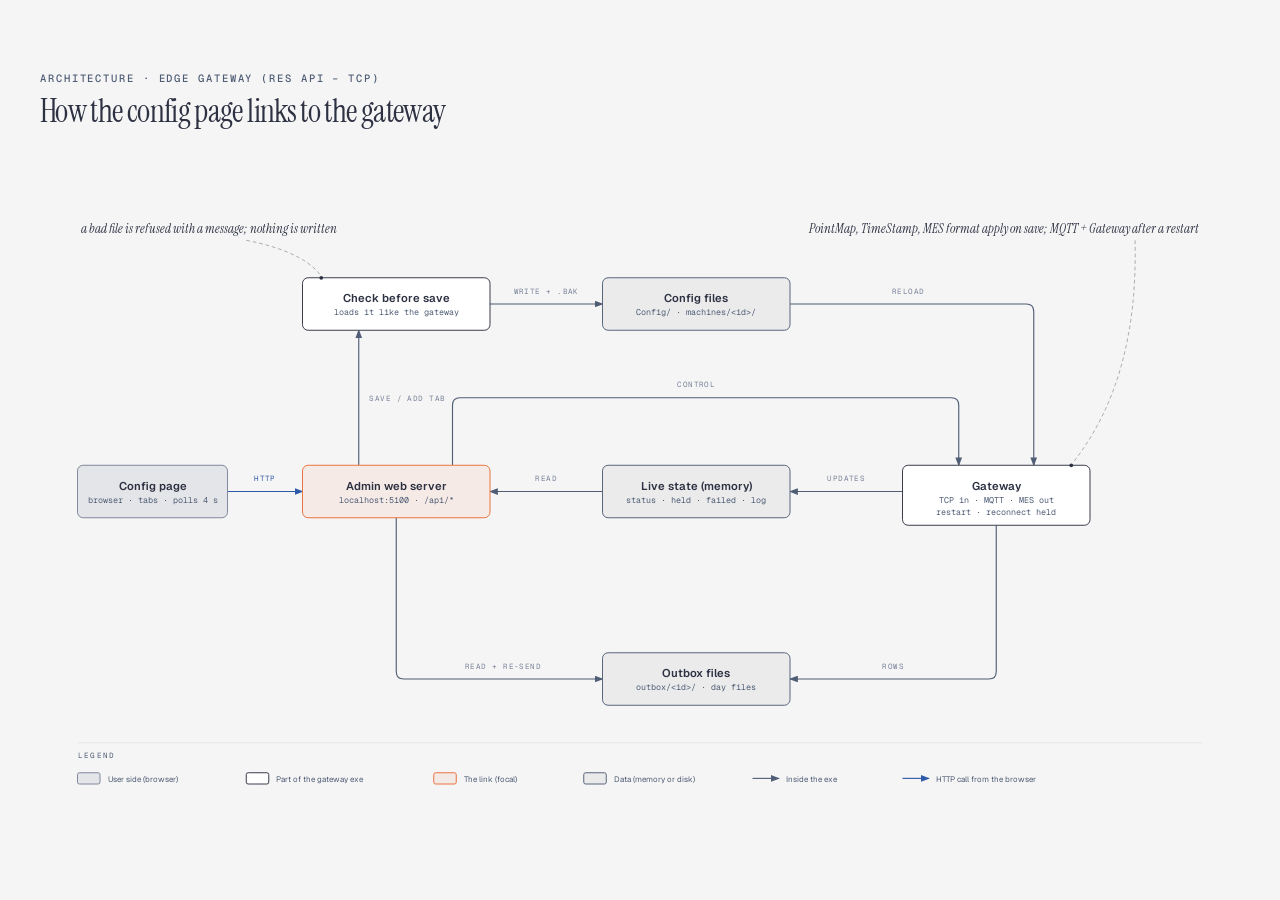
==== docs/config-page-architecture.html @ b37f81bc "Per-machine tabs, message_id + ack, holds, MES format, MES failures - message_id required: repeats w" ====
<!DOCTYPE html>
<html lang="en">
<head>
  <meta charset="UTF-8">
  <meta name="viewport" content="width=device-width, initial-scale=1.0">
  <title>Config Page Architecture</title>
  <link href="https://fonts.googleapis.com/css2?family=Instrument+Serif:ital@0;1&family=Geist:wght@400;500;600&family=Geist+Mono:wght@400;500;600&family=Noto+Serif:ital@0;1&family=Noto+Sans+KR:wght@400;500;600&family=Noto+Serif+KR:wght@400&family=Noto+Sans+TC:wght@400;500;600&family=Noto+Serif+TC:wght@400&display=swap" rel="stylesheet">
  <style>
    *, *::before, *::after { box-sizing: border-box; margin: 0; padding: 0; }
    :root {
      --color-paper:   #f5f5f5;   /* white-smoke */
      --color-ink:     #2d3142;   /* jet-black */
      --color-muted:   #4f5d75;   /* blue-slate */
      --color-accent:  #eb6c36;   /* atomic-tangerine */
      --font-sans:     'Geist', system-ui, sans-serif;
      --font-serif:    'Instrument Serif', 'Noto Serif', 'Noto Serif KR', serif;
      --font-mono:     'Geist Mono', ui-monospace, monospace;
    }

    body {
      font-family: var(--font-sans);
      background: var(--color-paper);
      color: var(--color-ink);
      min-height: 100vh;
      display: flex;
      align-items: center;
      justify-content: center;
      padding: 3rem 2rem;
    }

    .frame { max-width: 1200px; width: 100%; }

    .eyebrow {
      font-family: var(--font-mono);
      font-size: 0.66rem;
      font-weight: 500;
      letter-spacing: 0.18em;
      text-transform: uppercase;
      color: var(--color-muted);
      margin-bottom: 0.5rem;
    }

    h1 {
      font-family: var(--font-serif);
      font-size: clamp(1.5rem, 2.4vw + 0.75rem, 2rem);
      font-weight: 400;
      letter-spacing: -0.02em;
      line-height: 1.15;
      color: var(--color-ink);
      margin-bottom: 1.5rem;
    }

    svg { width: 100%; min-width: 900px; display: block; }
  </style>
</head>
<body>
  <div class="frame">
    <p class="eyebrow">Architecture · Edge Gateway (RES API – TCP)</p>
    <h1>How the config page links to the gateway</h1>

    <svg viewBox="0 0 1280 720" xmlns="http://www.w3.org/2000/svg" role="img" aria-labelledby="config-page-architecture-title config-page-architecture-desc">
      <title id="config-page-architecture-title">How the config page links to the gateway</title>
      <desc id="config-page-architecture-desc">Architecture diagram showing the browser config page calling the admin web server, which checks and saves the shared and per-machine config files, registers machine tabs, restarts the gateway or reconnects held adapters, reads its live state, and reads the outbox files and re-sends or discards failed messages.</desc>
      <defs>
        <marker id="arrow" markerWidth="8" markerHeight="6" refX="7" refY="3" orient="auto"><polygon points="0 0, 8 3, 0 6" fill="#4f5d75"/></marker>
        <marker id="arrow-accent" markerWidth="8" markerHeight="6" refX="7" refY="3" orient="auto"><polygon points="0 0, 8 3, 0 6" fill="#eb6c36"/></marker>
        <marker id="arrow-link" markerWidth="8" markerHeight="6" refX="7" refY="3" orient="auto"><polygon points="0 0, 8 3, 0 6" fill="#2e5aa8"/></marker>
      </defs>

      <rect width="100%" height="100%" fill="#f5f5f5"/>

      <!-- ============ Arrows (drawn first, behind nodes) ============ -->
      <!-- 1. Config page -> Admin web server (HTTP) -->
      <line x1="200" y1="360" x2="280" y2="360" stroke="#2e5aa8" stroke-width="1.2" marker-end="url(#arrow-link)"/>
      <!-- 2. Admin -> Check before save (up) -->
      <line x1="340" y1="332" x2="340" y2="188" stroke="#4f5d75" stroke-width="1.2" marker-end="url(#arrow)"/>
      <!-- 3. Check before save -> Config files -->
      <line x1="480" y1="160" x2="600" y2="160" stroke="#4f5d75" stroke-width="1.2" marker-end="url(#arrow)"/>
      <!-- 4. Config files -> Gateway (reload; right then down, r=8) -->
      <path d="M 800 160 H 1052 Q 1060 160 1060 168 V 332" fill="none" stroke="#4f5d75" stroke-width="1.2" marker-end="url(#arrow)"/>
      <!-- 5. Admin -> Gateway (restart; up, right, down, r=8) -->
      <path d="M 440 332 V 268 Q 440 260 448 260 H 972 Q 980 260 980 268 V 332" fill="none" stroke="#4f5d75" stroke-width="1.2" marker-end="url(#arrow)"/>
      <!-- 6. Gateway -> Live state -->
      <line x1="920" y1="360" x2="800" y2="360" stroke="#4f5d75" stroke-width="1.2" marker-end="url(#arrow)"/>
      <!-- 7. Live state -> Admin -->
      <line x1="600" y1="360" x2="480" y2="360" stroke="#4f5d75" stroke-width="1.2" marker-end="url(#arrow)"/>
      <!-- 8. Gateway -> Outbox files (down, then left, r=8) -->
      <path d="M 1020 396 V 552 Q 1020 560 1012 560 H 800" fill="none" stroke="#4f5d75" stroke-width="1.2" marker-end="url(#arrow)"/>
      <!-- 9. Admin -> Outbox files (down, then right, r=8): read rows, re-send / discard failed -->
      <path d="M 380 388 V 552 Q 380 560 388 560 H 600" fill="none" stroke="#4f5d75" stroke-width="1.2" marker-end="url(#arrow)"/>

      <!-- ============ Arrow labels (mask 8px from the line) ============ -->
      <rect x="224" y="340" width="32" height="12" rx="2" fill="#f5f5f5"/>
      <text x="240" y="349" fill="#2e5aa8" font-size="8" font-family="'Geist Mono', monospace" text-anchor="middle" letter-spacing="0.06em">HTTP</text>

      <rect x="350" y="254" width="84" height="12" rx="2" fill="#f5f5f5"/>
      <text x="392" y="263" fill="#7a8399" font-size="8" font-family="'Geist Mono', monospace" text-anchor="middle" letter-spacing="0.06em">SAVE / ADD TAB</text>

      <rect x="506" y="140" width="68" height="12" rx="2" fill="#f5f5f5"/>
      <text x="540" y="149" fill="#7a8399" font-size="8" font-family="'Geist Mono', monospace" text-anchor="middle" letter-spacing="0.06em">WRITE + .BAK</text>

      <rect x="906" y="140" width="40" height="12" rx="2" fill="#f5f5f5"/>
      <text x="926" y="149" fill="#7a8399" font-size="8" font-family="'Geist Mono', monospace" text-anchor="middle" letter-spacing="0.06em">RELOAD</text>

      <rect x="678" y="240" width="44" height="12" rx="2" fill="#f5f5f5"/>
      <text x="700" y="249" fill="#7a8399" font-size="8" font-family="'Geist Mono', monospace" text-anchor="middle" letter-spacing="0.06em">CONTROL</text>

      <rect x="838" y="340" width="44" height="12" rx="2" fill="#f5f5f5"/>
      <text x="860" y="349" fill="#7a8399" font-size="8" font-family="'Geist Mono', monospace" text-anchor="middle" letter-spacing="0.06em">UPDATES</text>

      <rect x="526" y="340" width="28" height="12" rx="2" fill="#f5f5f5"/>
      <text x="540" y="349" fill="#7a8399" font-size="8" font-family="'Geist Mono', monospace" text-anchor="middle" letter-spacing="0.06em">READ</text>

      <rect x="894" y="540" width="32" height="12" rx="2" fill="#f5f5f5"/>
      <text x="910" y="549" fill="#7a8399" font-size="8" font-family="'Geist Mono', monospace" text-anchor="middle" letter-spacing="0.06em">ROWS</text>

      <rect x="452" y="540" width="84" height="12" rx="2" fill="#f5f5f5"/>
      <text x="494" y="549" fill="#7a8399" font-size="8" font-family="'Geist Mono', monospace" text-anchor="middle" letter-spacing="0.06em">READ + RE-SEND</text>

      <!-- ============ Nodes ============ -->
      <!-- Input: Config page (browser) -->
      <rect x="40" y="332" width="160" height="56" rx="6" fill="#f5f5f5"/>
      <rect x="40" y="332" width="160" height="56" rx="6" fill="rgba(79,93,117,0.10)" stroke="#7a8399" stroke-width="1"/>
      <text x="120" y="358" fill="#2d3142" font-size="12" font-weight="600" font-family="'Geist', sans-serif" text-anchor="middle">Config page</text>
      <text x="120" y="372" fill="#4f5d75" font-size="9" font-family="'Geist Mono', monospace" text-anchor="middle">browser · tabs · polls 4 s</text>

      <!-- Focal: Admin web server -->
      <rect x="280" y="332" width="200" height="56" rx="6" fill="#f5f5f5"/>
      <rect x="280" y="332" width="200" height="56" rx="6" fill="rgba(235,108,54,0.08)" stroke="#eb6c36" stroke-width="1"/>
      <text x="380" y="358" fill="#2d3142" font-size="12" font-weight="600" font-family="'Geist', sans-serif" text-anchor="middle">Admin web server</text>
      <text x="380" y="372" fill="#4f5d75" font-size="9" font-family="'Geist Mono', monospace" text-anchor="middle">localhost:5100 · /api/*</text>

      <!-- Step: Check before save -->
      <rect x="280" y="132" width="200" height="56" rx="6" fill="#f5f5f5"/>
      <rect x="280" y="132" width="200" height="56" rx="6" fill="#ffffff" stroke="#2d3142" stroke-width="1"/>
      <text x="380" y="158" fill="#2d3142" font-size="12" font-weight="600" font-family="'Geist', sans-serif" text-anchor="middle">Check before save</text>
      <text x="380" y="172" fill="#4f5d75" font-size="9" font-family="'Geist Mono', monospace" text-anchor="middle">loads it like the gateway</text>

      <!-- Store: Config files (disk) -->
      <rect x="600" y="132" width="200" height="56" rx="6" fill="#f5f5f5"/>
      <rect x="600" y="132" width="200" height="56" rx="6" fill="rgba(45,49,66,0.05)" stroke="#4f5d75" stroke-width="1"/>
      <text x="700" y="158" fill="#2d3142" font-size="12" font-weight="600" font-family="'Geist', sans-serif" text-anchor="middle">Config files</text>
      <text x="700" y="172" fill="#4f5d75" font-size="9" font-family="'Geist Mono', monospace" text-anchor="middle">Config/ · machines/&lt;id&gt;/</text>

      <!-- Store: Live state (memory) -->
      <rect x="600" y="332" width="200" height="56" rx="6" fill="#f5f5f5"/>
      <rect x="600" y="332" width="200" height="56" rx="6" fill="rgba(45,49,66,0.05)" stroke="#4f5d75" stroke-width="1"/>
      <text x="700" y="358" fill="#2d3142" font-size="12" font-weight="600" font-family="'Geist', sans-serif" text-anchor="middle">Live state (memory)</text>
      <text x="700" y="372" fill="#4f5d75" font-size="9" font-family="'Geist Mono', monospace" text-anchor="middle">status · held · failed · log</text>

      <!-- Store: Outbox files (disk) -->
      <rect x="600" y="532" width="200" height="56" rx="6" fill="#f5f5f5"/>
      <rect x="600" y="532" width="200" height="56" rx="6" fill="rgba(45,49,66,0.05)" stroke="#4f5d75" stroke-width="1"/>
      <text x="700" y="558" fill="#2d3142" font-size="12" font-weight="600" font-family="'Geist', sans-serif" text-anchor="middle">Outbox files</text>
      <text x="700" y="572" fill="#4f5d75" font-size="9" font-family="'Geist Mono', monospace" text-anchor="middle">outbox/&lt;id&gt;/ · day files</text>

      <!-- Backend: Gateway -->
      <rect x="920" y="332" width="200" height="64" rx="6" fill="#f5f5f5"/>
      <rect x="920" y="332" width="200" height="64" rx="6" fill="#ffffff" stroke="#2d3142" stroke-width="1"/>
      <text x="1020" y="358" fill="#2d3142" font-size="12" font-weight="600" font-family="'Geist', sans-serif" text-anchor="middle">Gateway</text>
      <text x="1020" y="372" fill="#4f5d75" font-size="9" font-family="'Geist Mono', monospace" text-anchor="middle">TCP in · MQTT · MES out</text>
      <text x="1020" y="385" fill="#4f5d75" font-size="9" font-family="'Geist Mono', monospace" text-anchor="middle">restart · reconnect held</text>

      <!-- ============ Callouts (margin, drawn last) ============ -->
      <text x="44" y="84" fill="#2d3142" font-size="14" font-style="italic" font-family="'Instrument Serif', serif">a bad file is refused with a message; nothing is written</text>
      <path d="M 220 92 Q 280 104 299 129" fill="none" stroke="rgba(45,49,66,0.40)" stroke-width="1" stroke-dasharray="4,3"/>
      <circle cx="300" cy="132" r="2" fill="#2d3142"/>

      <text x="1236" y="84" fill="#2d3142" font-size="14" font-style="italic" font-family="'Instrument Serif', serif" text-anchor="end">PointMap, TimeStamp, MES format apply on save; MQTT + Gateway after a restart</text>
      <path d="M 1168 92 Q 1172 240 1102 329" fill="none" stroke="rgba(45,49,66,0.40)" stroke-width="1" stroke-dasharray="4,3"/>
      <circle cx="1100" cy="332" r="2" fill="#2d3142"/>

      <!-- ============ Legend (bottom strip) ============ -->
      <line x1="40" y1="628" x2="1240" y2="628" stroke="rgba(45,49,66,0.10)" stroke-width="0.8"/>
      <text x="40" y="644" fill="#4f5d75" font-size="8" font-family="'Geist Mono', monospace" letter-spacing="0.18em">LEGEND</text>

      <rect x="40" y="660" width="24" height="12" rx="2" fill="rgba(79,93,117,0.10)" stroke="#7a8399" stroke-width="1"/>
      <text x="72" y="670" fill="#4f5d75" font-size="8.5" font-family="'Geist', sans-serif">User side (browser)</text>

      <rect x="220" y="660" width="24" height="12" rx="2" fill="#ffffff" stroke="#2d3142" stroke-width="1"/>
      <text x="252" y="670" fill="#4f5d75" font-size="8.5" font-family="'Geist', sans-serif">Part of the gateway exe</text>

      <rect x="420" y="660" width="24" height="12" rx="2" fill="rgba(235,108,54,0.08)" stroke="#eb6c36" stroke-width="1"/>
      <text x="452" y="670" fill="#4f5d75" font-size="8.5" font-family="'Geist', sans-serif">The link (focal)</text>

      <rect x="580" y="660" width="24" height="12" rx="2" fill="rgba(45,49,66,0.05)" stroke="#4f5d75" stroke-width="1"/>
      <text x="612" y="670" fill="#4f5d75" font-size="8.5" font-family="'Geist', sans-serif">Data (memory or disk)</text>

      <line x1="760" y1="666" x2="788" y2="666" stroke="#4f5d75" stroke-width="1.2" marker-end="url(#arrow)"/>
      <text x="796" y="670" fill="#4f5d75" font-size="8.5" font-family="'Geist', sans-serif">Inside the exe</text>

      <line x1="920" y1="666" x2="948" y2="666" stroke="#2e5aa8" stroke-width="1.2" marker-end="url(#arrow-link)"/>
      <text x="956" y="670" fill="#4f5d75" font-size="8.5" font-family="'Geist', sans-serif">HTTP call from the browser</text>
    </svg>
  </div>
</body>
</html>
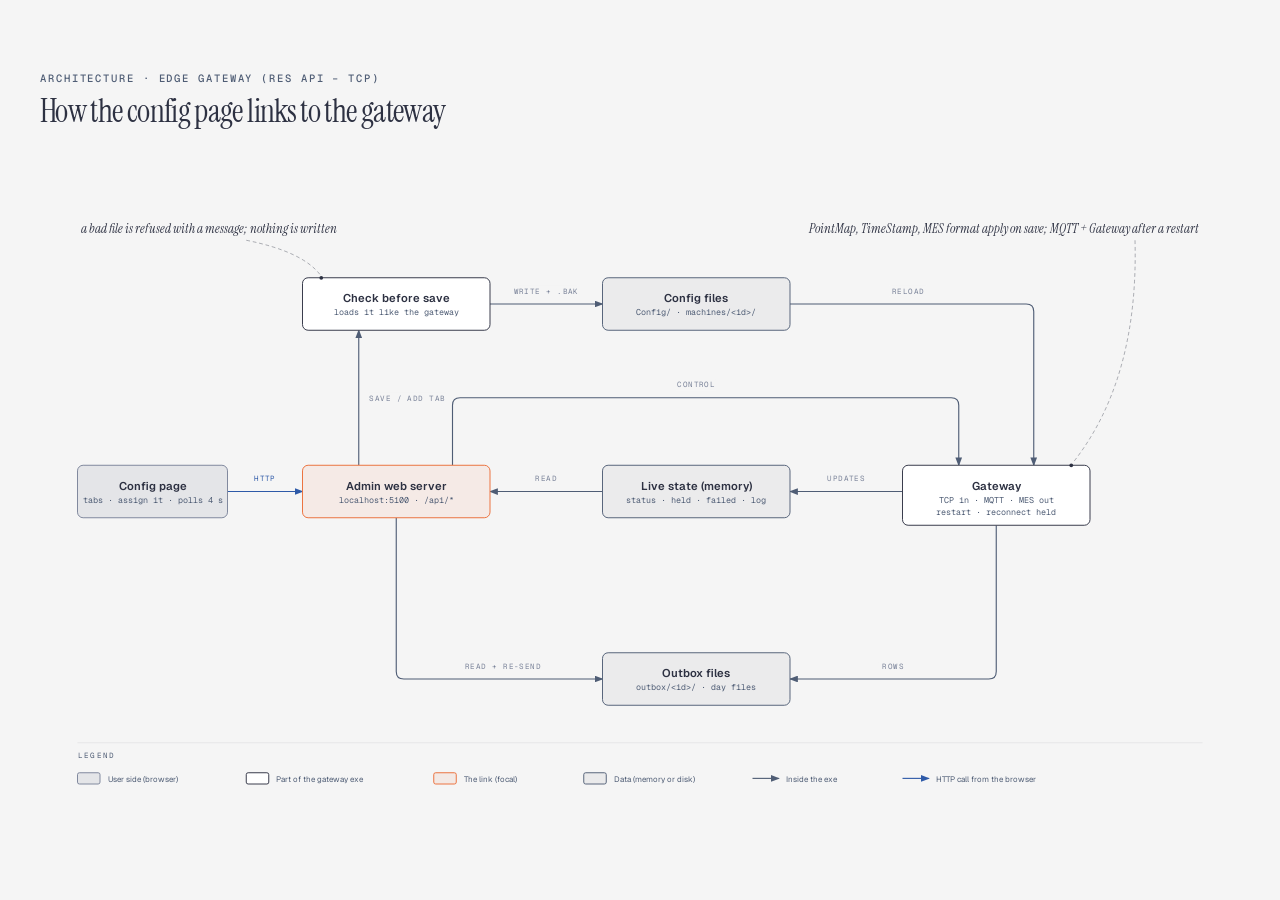
==== commit 17bed8b0: "Config page "assign it" for extra fields; diagrams updated - PointMap extra fields of a MES group: "" ====
--- a/docs/config-page-architecture.html
+++ b/docs/config-page-architecture.html
@@ -60,7 +60,7 @@
 
     <svg viewBox="0 0 1280 720" xmlns="http://www.w3.org/2000/svg" role="img" aria-labelledby="config-page-architecture-title config-page-architecture-desc">
       <title id="config-page-architecture-title">How the config page links to the gateway</title>
-      <desc id="config-page-architecture-desc">Architecture diagram showing the browser config page calling the admin web server, which checks and saves the shared and per-machine config files, registers machine tabs, restarts the gateway or reconnects held adapters, reads its live state, and reads the outbox files and re-sends or discards failed messages.</desc>
+      <desc id="config-page-architecture-desc">Architecture diagram showing the browser config page calling the admin web server, which checks and saves the shared and per-machine config files (including extra tags assigned to MES fields, combined with +), registers machine tabs, restarts the gateway or reconnects held adapters, reads its live state, and reads the outbox files and re-sends or discards failed messages.</desc>
       <defs>
         <marker id="arrow" markerWidth="8" markerHeight="6" refX="7" refY="3" orient="auto"><polygon points="0 0, 8 3, 0 6" fill="#4f5d75"/></marker>
         <marker id="arrow-accent" markerWidth="8" markerHeight="6" refX="7" refY="3" orient="auto"><polygon points="0 0, 8 3, 0 6" fill="#eb6c36"/></marker>
@@ -122,7 +122,7 @@
       <rect x="40" y="332" width="160" height="56" rx="6" fill="#f5f5f5"/>
       <rect x="40" y="332" width="160" height="56" rx="6" fill="rgba(79,93,117,0.10)" stroke="#7a8399" stroke-width="1"/>
       <text x="120" y="358" fill="#2d3142" font-size="12" font-weight="600" font-family="'Geist', sans-serif" text-anchor="middle">Config page</text>
-      <text x="120" y="372" fill="#4f5d75" font-size="9" font-family="'Geist Mono', monospace" text-anchor="middle">browser · tabs · polls 4 s</text>
+      <text x="120" y="372" fill="#4f5d75" font-size="9" font-family="'Geist Mono', monospace" text-anchor="middle">tabs · assign it · polls 4 s</text>
 
       <!-- Focal: Admin web server -->
       <rect x="280" y="332" width="200" height="56" rx="6" fill="#f5f5f5"/>
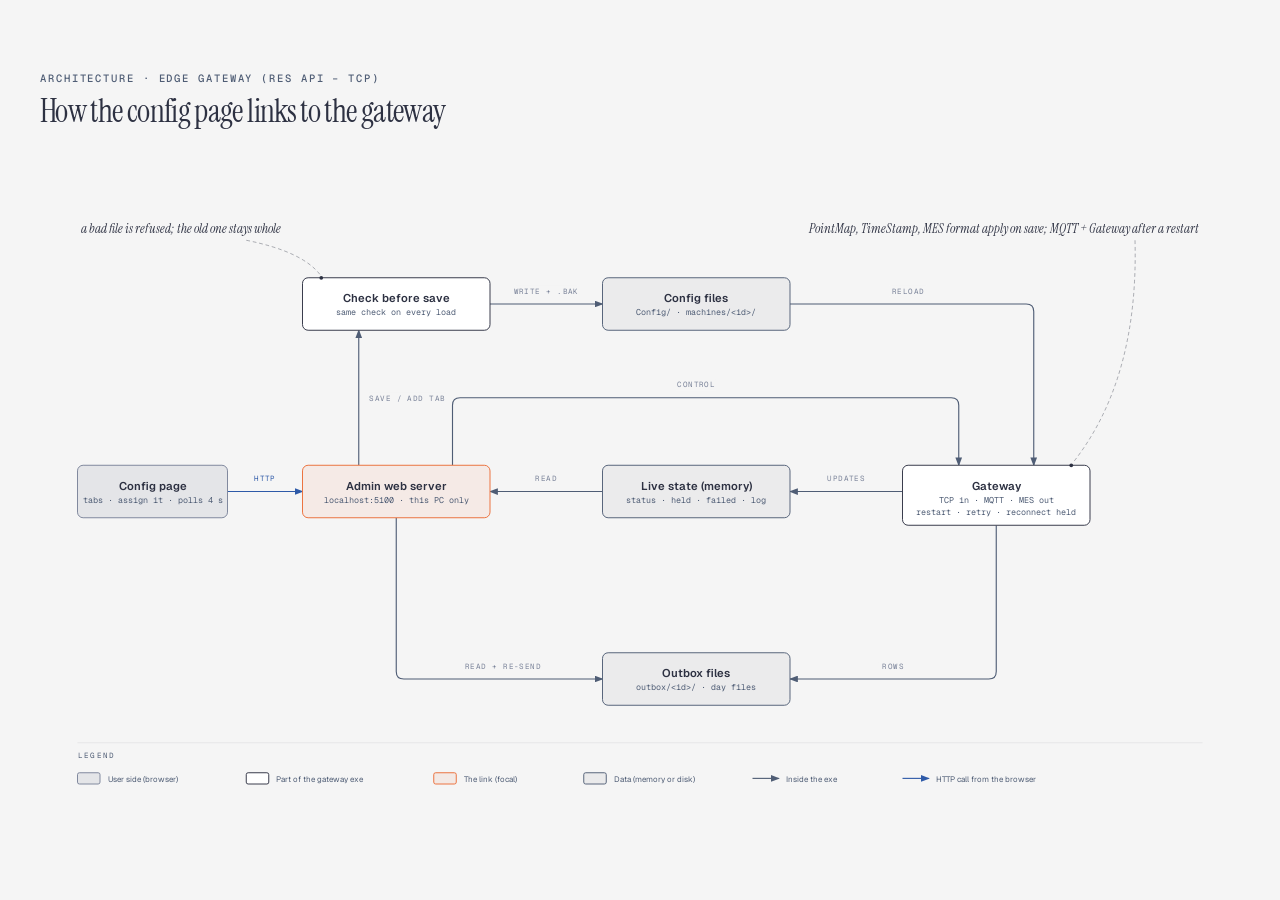
==== commit 4957f6fe: "README: short guide instead of the change log; diagrams updated to the current gateway - README.txt " ====
--- a/docs/config-page-architecture.html
+++ b/docs/config-page-architecture.html
@@ -60,7 +60,7 @@
 
     <svg viewBox="0 0 1280 720" xmlns="http://www.w3.org/2000/svg" role="img" aria-labelledby="config-page-architecture-title config-page-architecture-desc">
       <title id="config-page-architecture-title">How the config page links to the gateway</title>
-      <desc id="config-page-architecture-desc">Architecture diagram showing the browser config page calling the admin web server, which checks and saves the shared and per-machine config files (including extra tags assigned to MES fields, combined with +), registers machine tabs, restarts the gateway or reconnects held adapters, reads its live state, and reads the outbox files and re-sends or discards failed messages.</desc>
+      <desc id="config-page-architecture-desc">Architecture diagram showing the browser config page on the gateway PC calling the admin web server (this PC only, changes as JSON), which checks and saves the shared and per-machine config files (including extra tags assigned to MES fields, combined with +), registers machine tabs, restarts the gateway or reconnects held adapters, reads its live state, and reads the outbox files and re-sends or discards failed messages.</desc>
       <defs>
         <marker id="arrow" markerWidth="8" markerHeight="6" refX="7" refY="3" orient="auto"><polygon points="0 0, 8 3, 0 6" fill="#4f5d75"/></marker>
         <marker id="arrow-accent" markerWidth="8" markerHeight="6" refX="7" refY="3" orient="auto"><polygon points="0 0, 8 3, 0 6" fill="#eb6c36"/></marker>
@@ -128,13 +128,13 @@
       <rect x="280" y="332" width="200" height="56" rx="6" fill="#f5f5f5"/>
       <rect x="280" y="332" width="200" height="56" rx="6" fill="rgba(235,108,54,0.08)" stroke="#eb6c36" stroke-width="1"/>
       <text x="380" y="358" fill="#2d3142" font-size="12" font-weight="600" font-family="'Geist', sans-serif" text-anchor="middle">Admin web server</text>
-      <text x="380" y="372" fill="#4f5d75" font-size="9" font-family="'Geist Mono', monospace" text-anchor="middle">localhost:5100 · /api/*</text>
+      <text x="380" y="372" fill="#4f5d75" font-size="9" font-family="'Geist Mono', monospace" text-anchor="middle">localhost:5100 · this PC only</text>
 
       <!-- Step: Check before save -->
       <rect x="280" y="132" width="200" height="56" rx="6" fill="#f5f5f5"/>
       <rect x="280" y="132" width="200" height="56" rx="6" fill="#ffffff" stroke="#2d3142" stroke-width="1"/>
       <text x="380" y="158" fill="#2d3142" font-size="12" font-weight="600" font-family="'Geist', sans-serif" text-anchor="middle">Check before save</text>
-      <text x="380" y="172" fill="#4f5d75" font-size="9" font-family="'Geist Mono', monospace" text-anchor="middle">loads it like the gateway</text>
+      <text x="380" y="172" fill="#4f5d75" font-size="9" font-family="'Geist Mono', monospace" text-anchor="middle">same check on every load</text>
 
       <!-- Store: Config files (disk) -->
       <rect x="600" y="132" width="200" height="56" rx="6" fill="#f5f5f5"/>
@@ -159,10 +159,10 @@
       <rect x="920" y="332" width="200" height="64" rx="6" fill="#ffffff" stroke="#2d3142" stroke-width="1"/>
       <text x="1020" y="358" fill="#2d3142" font-size="12" font-weight="600" font-family="'Geist', sans-serif" text-anchor="middle">Gateway</text>
       <text x="1020" y="372" fill="#4f5d75" font-size="9" font-family="'Geist Mono', monospace" text-anchor="middle">TCP in · MQTT · MES out</text>
-      <text x="1020" y="385" fill="#4f5d75" font-size="9" font-family="'Geist Mono', monospace" text-anchor="middle">restart · reconnect held</text>
+      <text x="1020" y="385" fill="#4f5d75" font-size="9" font-family="'Geist Mono', monospace" text-anchor="middle">restart · retry · reconnect held</text>
 
       <!-- ============ Callouts (margin, drawn last) ============ -->
-      <text x="44" y="84" fill="#2d3142" font-size="14" font-style="italic" font-family="'Instrument Serif', serif">a bad file is refused with a message; nothing is written</text>
+      <text x="44" y="84" fill="#2d3142" font-size="14" font-style="italic" font-family="'Instrument Serif', serif">a bad file is refused; the old one stays whole</text>
       <path d="M 220 92 Q 280 104 299 129" fill="none" stroke="rgba(45,49,66,0.40)" stroke-width="1" stroke-dasharray="4,3"/>
       <circle cx="300" cy="132" r="2" fill="#2d3142"/>
 
